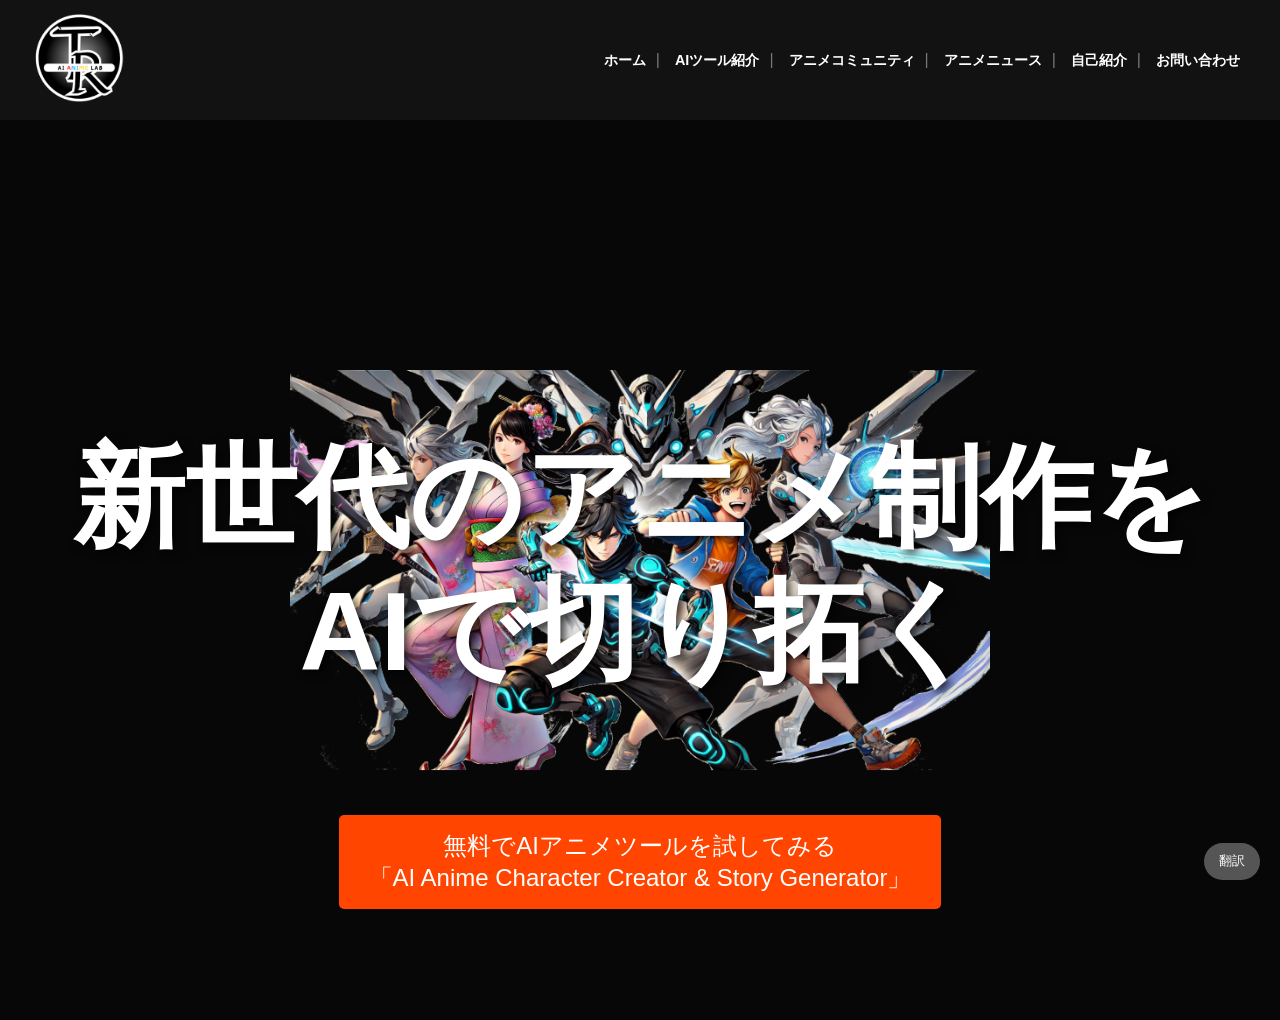
==== index.html @ 8c2fb6bc "Update index.html" ====
<!DOCTYPE html>
<html lang="ja">
<head>
    <meta charset="UTF-8">
    <meta name="viewport" content="width=device-width, initial-scale=1.0">
    <title>新世代のアニメ制作をAIで切り拓く</title>
    <link rel="stylesheet" href="styles.css">
    <style>
        body {
            font-family: 'Arial', sans-serif;
            background-color: #121212;
            color: #ffffff;
            margin: 0;
            padding: 0;
        }
        header {
            display: flex;
            justify-content: space-between;
            align-items: center;
            height: 120px; /* ヘッダーの高さを固定 */
            padding: 0 20px; /* 水平方向の余白を調整 */
            position: fixed; /* スクロール時にヘッダーを固定 */
            top: 0;
            left: 0;
            right: 0;
            background-color: #121212;
            z-index: 100;
        }
        .logo {
            flex: 1;
            text-align: left;
        }
        .logo img {
            width: 110px; /* ロゴ画像の幅を230pxに固定 */
            height: auto; /* 縦横比を維持 */
            margin: 5px; /* 余白を削除 */
        }
        .menu-toggle {
            display: none;
            flex-direction: column;
            cursor: pointer;
        }
        .menu-toggle div {
            width: 25px;
            height: 3px;
            background-color: #fff;
            margin: 4px;
        }
        header nav {
            flex: 3; /* ナビゲーション部分の幅を確保 */
            text-align: right; /* ナビゲーションを右寄せ */
            padding-right: 20px; /* 右に余白を追加 */
        }
        header nav ul {
            display: inline-flex;
            justify-content: flex-end; /* 右寄せに変更 */
            align-items: center;
            width: auto;
            padding: 0;
            margin: 0;
            gap: 15px; /* 各項目の間のスペースを調整 */
        }
        header nav ul li {
            display: inline-block;
        }
        header nav ul li:not(:last-child)::after {
            content: '|';
            margin-left: 10px; /* 少し余白を調整 */
            color: #777; /* 仕切り線の色を設定 */
        }
        header nav ul li a {
            color: #ffffff;
            text-decoration: none;
            font-weight: 600;
            font-size: 0.9em; /* フォントサイズを少し小さく */
            line-height: 1.2;
            transition: color 0.3s ease;
            font-family: 'Futura', sans-serif;
        }
        header nav ul li a:hover {
            color: #ff6347; /* ホバー時の色変更 */
        }
        .main-visual {
            height: 100vh;
            background-color: #121212;
            display: flex;
            justify-content: center;
            align-items: center;
            text-align: center;
            position: relative;
            margin-top: 120px; /* ヘッダーの高さ分を空ける */
        }
        .main-visual::after {
            content: '';
            position: absolute;
            top: 0;
            left: 0;
            right: 0;
            bottom: 0;
            background: rgba(0, 0, 0, 0.6);
            z-index: 1;
        }
        .main-visual img {
            position: absolute;
            top: 50%;
            left: 50%;
            transform: translate(-50%, -50%);
            width: 700px;
            height: auto;
            z-index: 3;
            animation: float-animation 4s ease-in-out infinite;
        }
        @keyframes float-animation {
            0%, 100% { transform: translate(-50%, -50%) translateY(0); }
            50% { transform: translate(-50%, -50%) translateY(-30px); }
        }
        .main-visual h1 {
            position: relative;
            font-size: 7em;
            color: #ffffff;
            text-shadow: 4px 4px 8px rgba(0, 0, 0, 0.7);
            z-index: 4;
            line-height: 1.2;
            margin-top: 200px;
        }
        .cta-button {
            position: relative;
            margin-top: 40px;
            background-color: #ff4500;
            color: #ffffff;
            border: none;
            padding: 15px 30px;
            cursor: pointer;
            font-size: 1.5em;
            border-radius: 5px;
            transition: background-color 0.3s ease;
            z-index: 4;
        }
        .cta-button:hover {
            background-color: #ff6347;
        }
        @media (max-width: 768px) {
            .menu-toggle {
                display: flex;
                flex-direction: column;
                cursor: pointer;
                position: relative;
                z-index: 10; /* メニューが他の要素の後ろに隠れないように */
                padding: 10px; /* タップしやすくするための余白 */
            }
            header nav {
                display: none;
                position: absolute;
                top: 100%;
                right: 0;
                background-color: #121212;
                width: 100%;
                flex-direction: column;
                align-items: center;
                z-index: 9; /* メニューが隠れないように調整 */
            }
            header nav.active {
                display: flex;
            }
            header nav ul {
                flex-direction: column;
                align-items: center;
                gap: 10px;
                padding: 10px 0;
            }
            .main-visual h1 {
                font-size: 4em;
                margin-top: 100px;
            }
            .main-visual img {
                width: 400px;
            }
            .cta-button {
                font-size: 1.2em;
                padding: 10px 20px;
            }
        }
        #translate-button {
            position: fixed;
            bottom: 20px;
            right: 20px;
            background-color: #555;
            color: #fff;
            padding: 10px 15px;
            border-radius: 50px;
            cursor: pointer;
            z-index: 999;
            font-size: 0.8em;
        }
    </style>
    <script>
        function handleTranslateButtonClick() {
            window.open('https://www.deepl.com/translator', '_blank');
        }
        document.addEventListener('DOMContentLoaded', function () {
            const menuToggle = document.querySelector('.menu-toggle');
            const nav = document.querySelector('header nav');
            
            if (menuToggle && nav) {
                menuToggle.addEventListener('click', function () {
                    menuToggle.classList.toggle('active');
                    nav.classList.toggle('active');
                });
            }
        });
    </script>
</head>
<body>
    <header>
        <div class="logo"><img src="AnimeLab.png" alt="Anime Lab Logo"></div>
        <div class="menu-toggle">
            <div></div>
            <div></div>
            <div></div>
        </div>
        <nav>
            <ul>
                <li><a href="index.html">ホーム</a></li>
                <li><a href="tools.html">AIツール紹介</a></li>
                <li><a href="community.html">アニメコミュニティ</a></li>
                <li><a href="news.html">アニメニュース</a></li>
                <li><a href="about.html">自己紹介</a></li>
                <li><a href="contact.html">お問い合わせ</a></li>
            </ul>
        </nav>
    </header> 
    <div class="main-visual">
        <div>
            <img src="WEBsaitomain.png" alt="Main Visual Anime Characters">
            <h1>新世代のアニメ制作を<br>AIで切り拓く</h1>
            <button class="cta-button" onclick="location.href='https://chatgpt.com/g/g-onbkPJ2Lg-ai-anime-character-creator-story-generator-anime'">
                無料でAIアニメツールを試してみる<br>「AI Anime Character Creator & Story Generator」
            </button>
        </div>
    </div>
    <div id="translate-button" onclick="handleTranslateButtonClick()">翻訳</div>
</body>
</html>
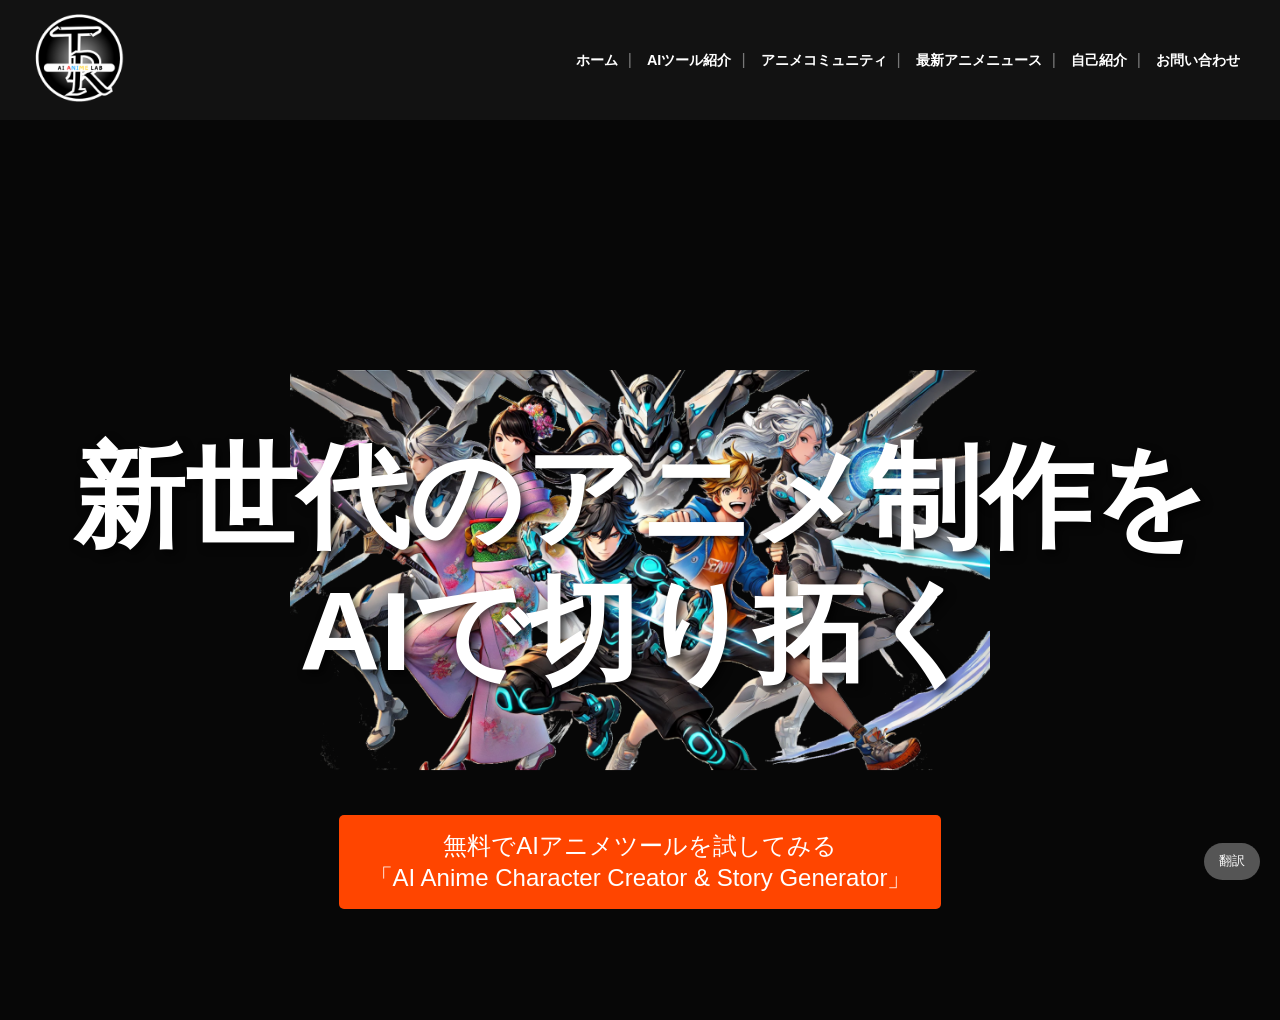
==== commit 2e88cb53: "Update index.html" ====
--- a/index.html
+++ b/index.html
@@ -223,7 +223,7 @@
                 <li><a href="index.html">ホーム</a></li>
                 <li><a href="tools.html">AIツール紹介</a></li>
                 <li><a href="community.html">アニメコミュニティ</a></li>
-                <li><a href="news.html">アニメニュース</a></li>
+                <li><a href="news.html">最新アニメニュース</a></li>
                 <li><a href="about.html">自己紹介</a></li>
                 <li><a href="contact.html">お問い合わせ</a></li>
             </ul>
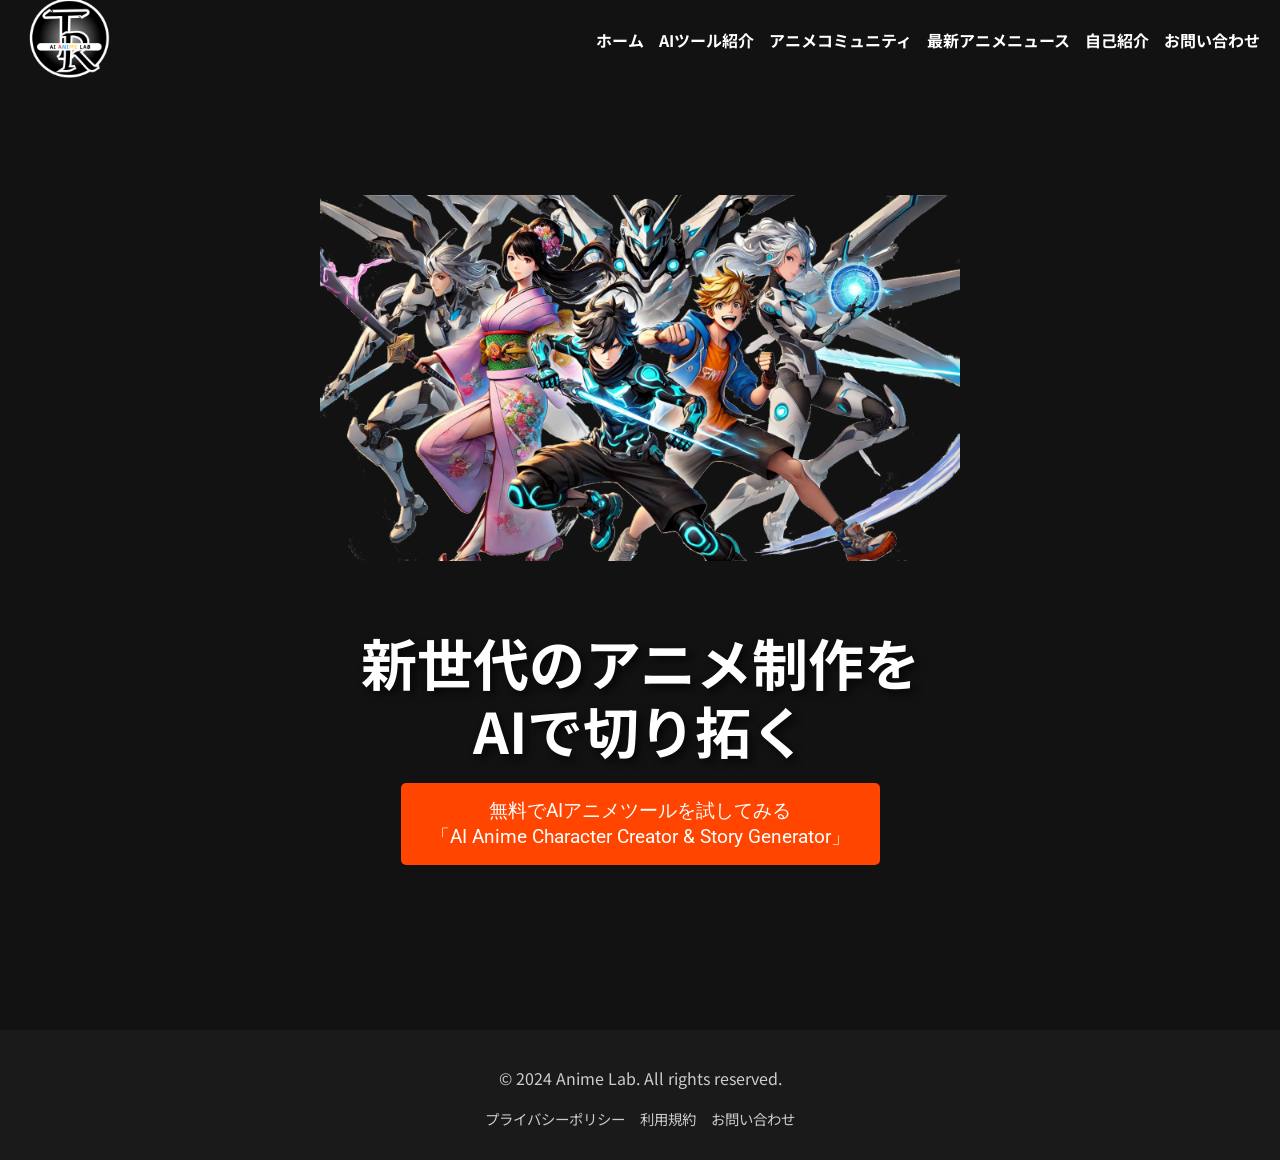
==== commit db35b3ee: "Update index.html" ====
--- a/index.html
+++ b/index.html
@@ -4,219 +4,138 @@
     <meta charset="UTF-8">
     <meta name="viewport" content="width=device-width, initial-scale=1.0">
     <title>新世代のアニメ制作をAIで切り拓く</title>
-    <link rel="stylesheet" href="styles.css">
+    <link href="https://fonts.googleapis.com/css2?family=Noto+Sans+JP:wght@400;700&family=Roboto:wght@400;700&display=swap" rel="stylesheet">
     <style>
         body {
-            font-family: 'Arial', sans-serif;
+            font-family: 'Noto Sans JP', sans-serif;
             background-color: #121212;
             color: #ffffff;
             margin: 0;
             padding: 0;
         }
+
         header {
             display: flex;
             justify-content: space-between;
             align-items: center;
-            height: 120px; /* ヘッダーの高さを固定 */
-            padding: 0 20px; /* 水平方向の余白を調整 */
-            position: fixed; /* スクロール時にヘッダーを固定 */
+            height: 80px;
+            padding: 0 20px;
+            position: fixed;
             top: 0;
             left: 0;
             right: 0;
             background-color: #121212;
             z-index: 100;
         }
-        .logo {
-            flex: 1;
-            text-align: left;
+
+        .logo img {
+            width: 100px;
+            height: auto;
         }
-        .logo img {
-            width: 110px; /* ロゴ画像の幅を230pxに固定 */
-            height: auto; /* 縦横比を維持 */
-            margin: 5px; /* 余白を削除 */
+
+        nav ul {
+            display: flex;
+            gap: 15px;
+            margin: 0;
+            padding: 0;
+            list-style: none;
         }
-        .menu-toggle {
-            display: none;
-            flex-direction: column;
-            cursor: pointer;
-        }
-        .menu-toggle div {
-            width: 25px;
-            height: 3px;
-            background-color: #fff;
-            margin: 4px;
-        }
-        header nav {
-            flex: 3; /* ナビゲーション部分の幅を確保 */
-            text-align: right; /* ナビゲーションを右寄せ */
-            padding-right: 20px; /* 右に余白を追加 */
-        }
-        header nav ul {
-            display: inline-flex;
-            justify-content: flex-end; /* 右寄せに変更 */
-            align-items: center;
-            width: auto;
-            padding: 0;
-            margin: 0;
-            gap: 15px; /* 各項目の間のスペースを調整 */
-        }
-        header nav ul li {
-            display: inline-block;
-        }
-        header nav ul li:not(:last-child)::after {
-            content: '|';
-            margin-left: 10px; /* 少し余白を調整 */
-            color: #777; /* 仕切り線の色を設定 */
-        }
-        header nav ul li a {
+
+        nav ul li a {
             color: #ffffff;
             text-decoration: none;
-            font-weight: 600;
-            font-size: 0.9em; /* フォントサイズを少し小さく */
-            line-height: 1.2;
-            transition: color 0.3s ease;
-            font-family: 'Futura', sans-serif;
+            font-weight: 700;
+            font-size: 1em;
+            transition: color 0.3s ease, transform 0.3s ease;
         }
-        header nav ul li a:hover {
-            color: #ff6347; /* ホバー時の色変更 */
+
+        nav ul li a:hover {
+            color: #ff6347;
+            transform: scale(1.1);
         }
+
         .main-visual {
             height: 100vh;
-            background-color: #121212;
             display: flex;
+            flex-direction: column;
             justify-content: center;
             align-items: center;
             text-align: center;
             position: relative;
-            margin-top: 120px; /* ヘッダーの高さ分を空ける */
+            margin-top: 80px; /* ヘッダーの高さ分 */
         }
-        .main-visual::after {
-            content: '';
-            position: absolute;
-            top: 0;
-            left: 0;
-            right: 0;
-            bottom: 0;
-            background: rgba(0, 0, 0, 0.6);
-            z-index: 1;
+
+        .main-visual h1 {
+            font-size: 3.5rem;
+            line-height: 1.2;
+            color: #ffffff;
+            margin-bottom: 20px;
+            text-shadow: 4px 4px 8px rgba(0, 0, 0, 0.7);
         }
+
         .main-visual img {
-            position: absolute;
-            top: 50%;
-            left: 50%;
-            transform: translate(-50%, -50%);
-            width: 700px;
+            width: 50%;
+            max-width: 700px;
             height: auto;
-            z-index: 3;
+            margin-bottom: 30px;
             animation: float-animation 4s ease-in-out infinite;
         }
+
         @keyframes float-animation {
-            0%, 100% { transform: translate(-50%, -50%) translateY(0); }
-            50% { transform: translate(-50%, -50%) translateY(-30px); }
+            0%, 100% { transform: translateY(0); }
+            50% { transform: translateY(-15px); }
         }
-        .main-visual h1 {
-            position: relative;
-            font-size: 7em;
-            color: #ffffff;
-            text-shadow: 4px 4px 8px rgba(0, 0, 0, 0.7);
-            z-index: 4;
-            line-height: 1.2;
-            margin-top: 200px;
-        }
+
         .cta-button {
-            position: relative;
-            margin-top: 40px;
             background-color: #ff4500;
             color: #ffffff;
             border: none;
             padding: 15px 30px;
             cursor: pointer;
-            font-size: 1.5em;
+            font-size: 1.2em;
+            font-family: 'Roboto', sans-serif;
             border-radius: 5px;
-            transition: background-color 0.3s ease;
-            z-index: 4;
+            transition: background-color 0.3s ease, transform 0.3s ease;
         }
+
         .cta-button:hover {
             background-color: #ff6347;
+            transform: scale(1.05);
         }
-        @media (max-width: 768px) {
-            .menu-toggle {
-                display: flex;
-                flex-direction: column;
-                cursor: pointer;
-                position: relative;
-                z-index: 10; /* メニューが他の要素の後ろに隠れないように */
-                padding: 10px; /* タップしやすくするための余白 */
-            }
-            header nav {
-                display: none;
-                position: absolute;
-                top: 100%;
-                right: 0;
-                background-color: #121212;
-                width: 100%;
-                flex-direction: column;
-                align-items: center;
-                z-index: 9; /* メニューが隠れないように調整 */
-            }
-            header nav.active {
-                display: flex;
-            }
-            header nav ul {
-                flex-direction: column;
-                align-items: center;
-                gap: 10px;
-                padding: 10px 0;
-            }
-            .main-visual h1 {
-                font-size: 4em;
-                margin-top: 100px;
-            }
-            .main-visual img {
-                width: 400px;
-            }
-            .cta-button {
-                font-size: 1.2em;
-                padding: 10px 20px;
-            }
+
+        footer {
+            background-color: #1a1a1a;
+            color: #ccc;
+            text-align: center;
+            padding: 20px;
+            margin-top: 50px;
         }
-        #translate-button {
-            position: fixed;
-            bottom: 20px;
-            right: 20px;
-            background-color: #555;
-            color: #fff;
-            padding: 10px 15px;
-            border-radius: 50px;
-            cursor: pointer;
-            z-index: 999;
-            font-size: 0.8em;
+
+        footer ul {
+            list-style: none;
+            padding: 0;
+            margin: 10px 0;
+            display: flex;
+            justify-content: center;
+            gap: 15px;
+        }
+
+        footer ul li a {
+            color: #ccc;
+            text-decoration: none;
+            font-size: 0.9em;
+            transition: color 0.3s ease;
+        }
+
+        footer ul li a:hover {
+            color: #ffffff;
         }
     </style>
-    <script>
-        function handleTranslateButtonClick() {
-            window.open('https://www.deepl.com/translator', '_blank');
-        }
-        document.addEventListener('DOMContentLoaded', function () {
-            const menuToggle = document.querySelector('.menu-toggle');
-            const nav = document.querySelector('header nav');
-            
-            if (menuToggle && nav) {
-                menuToggle.addEventListener('click', function () {
-                    menuToggle.classList.toggle('active');
-                    nav.classList.toggle('active');
-                });
-            }
-        });
-    </script>
 </head>
 <body>
     <header>
-        <div class="logo"><img src="AnimeLab.png" alt="Anime Lab Logo"></div>
-        <div class="menu-toggle">
-            <div></div>
-            <div></div>
-            <div></div>
+        <div class="logo">
+            <img src="AnimeLab.png" alt="Anime Lab Logo">
         </div>
         <nav>
             <ul>
@@ -228,16 +147,21 @@
                 <li><a href="contact.html">お問い合わせ</a></li>
             </ul>
         </nav>
-    </header> 
+    </header>
     <div class="main-visual">
-        <div>
-            <img src="WEBsaitomain.png" alt="Main Visual Anime Characters">
-            <h1>新世代のアニメ制作を<br>AIで切り拓く</h1>
-            <button class="cta-button" onclick="location.href='https://chatgpt.com/g/g-onbkPJ2Lg-ai-anime-character-creator-story-generator-anime'">
-                無料でAIアニメツールを試してみる<br>「AI Anime Character Creator & Story Generator」
-            </button>
-        </div>
+        <img src="WEBsaitomain.png" alt="Main Visual Anime Characters">
+        <h1>新世代のアニメ制作を<br>AIで切り拓く</h1>
+        <button class="cta-button" onclick="location.href='https://chatgpt.com/g/g-onbkPJ2Lg-ai-anime-character-creator-story-generator-anime'">
+            無料でAIアニメツールを試してみる<br>「AI Anime Character Creator & Story Generator」
+        </button>
     </div>
-    <div id="translate-button" onclick="handleTranslateButtonClick()">翻訳</div>
+    <footer>
+        <p>&copy; 2024 Anime Lab. All rights reserved.</p>
+        <ul>
+            <li><a href="#privacy">プライバシーポリシー</a></li>
+            <li><a href="#terms">利用規約</a></li>
+            <li><a href="#contact">お問い合わせ</a></li>
+        </ul>
+    </footer>
 </body>
 </html>
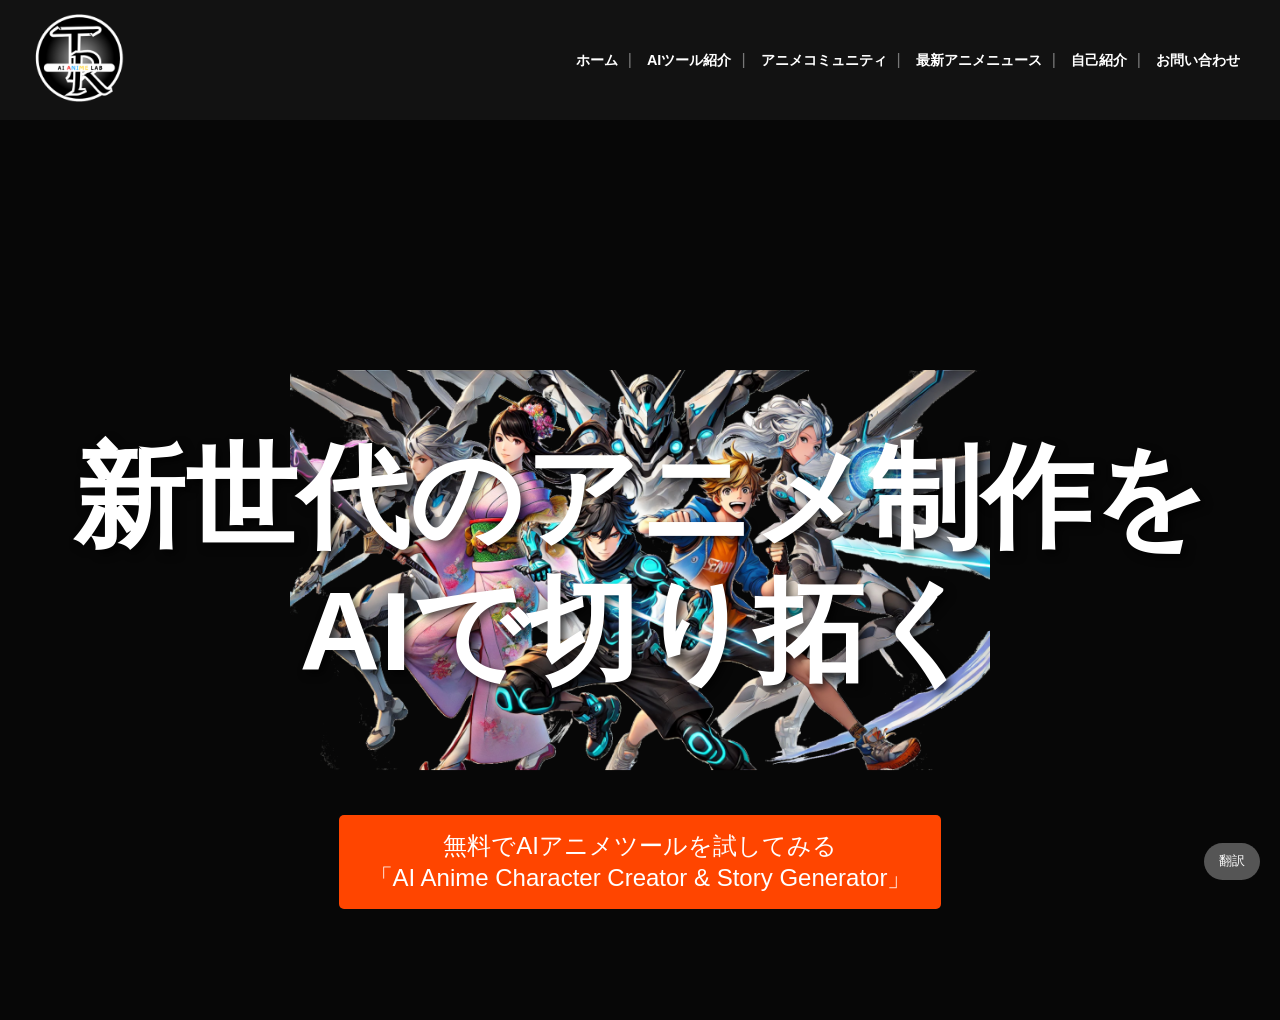
==== commit d34fee58: "Update index.html" ====
--- a/index.html
+++ b/index.html
@@ -4,138 +4,219 @@
     <meta charset="UTF-8">
     <meta name="viewport" content="width=device-width, initial-scale=1.0">
     <title>新世代のアニメ制作をAIで切り拓く</title>
-    <link href="https://fonts.googleapis.com/css2?family=Noto+Sans+JP:wght@400;700&family=Roboto:wght@400;700&display=swap" rel="stylesheet">
+    <link rel="stylesheet" href="styles.css">
     <style>
         body {
-            font-family: 'Noto Sans JP', sans-serif;
+            font-family: 'Arial', sans-serif;
             background-color: #121212;
             color: #ffffff;
             margin: 0;
             padding: 0;
         }
-
         header {
             display: flex;
             justify-content: space-between;
             align-items: center;
-            height: 80px;
-            padding: 0 20px;
-            position: fixed;
+            height: 120px; /* ヘッダーの高さを固定 */
+            padding: 0 20px; /* 水平方向の余白を調整 */
+            position: fixed; /* スクロール時にヘッダーを固定 */
             top: 0;
             left: 0;
             right: 0;
             background-color: #121212;
             z-index: 100;
         }
-
+        .logo {
+            flex: 1;
+            text-align: left;
+        }
         .logo img {
-            width: 100px;
-            height: auto;
-        }
-
-        nav ul {
-            display: flex;
-            gap: 15px;
+            width: 110px; /* ロゴ画像の幅を230pxに固定 */
+            height: auto; /* 縦横比を維持 */
+            margin: 5px; /* 余白を削除 */
+        }
+        .menu-toggle {
+            display: none;
+            flex-direction: column;
+            cursor: pointer;
+        }
+        .menu-toggle div {
+            width: 25px;
+            height: 3px;
+            background-color: #fff;
+            margin: 4px;
+        }
+        header nav {
+            flex: 3; /* ナビゲーション部分の幅を確保 */
+            text-align: right; /* ナビゲーションを右寄せ */
+            padding-right: 20px; /* 右に余白を追加 */
+        }
+        header nav ul {
+            display: inline-flex;
+            justify-content: flex-end; /* 右寄せに変更 */
+            align-items: center;
+            width: auto;
+            padding: 0;
             margin: 0;
-            padding: 0;
-            list-style: none;
-        }
-
-        nav ul li a {
+            gap: 15px; /* 各項目の間のスペースを調整 */
+        }
+        header nav ul li {
+            display: inline-block;
+        }
+        header nav ul li:not(:last-child)::after {
+            content: '|';
+            margin-left: 10px; /* 少し余白を調整 */
+            color: #777; /* 仕切り線の色を設定 */
+        }
+        header nav ul li a {
             color: #ffffff;
             text-decoration: none;
-            font-weight: 700;
-            font-size: 1em;
-            transition: color 0.3s ease, transform 0.3s ease;
-        }
-
-        nav ul li a:hover {
-            color: #ff6347;
-            transform: scale(1.1);
-        }
-
+            font-weight: 600;
+            font-size: 0.9em; /* フォントサイズを少し小さく */
+            line-height: 1.2;
+            transition: color 0.3s ease;
+            font-family: 'Futura', sans-serif;
+        }
+        header nav ul li a:hover {
+            color: #ff6347; /* ホバー時の色変更 */
+        }
         .main-visual {
             height: 100vh;
+            background-color: #121212;
             display: flex;
-            flex-direction: column;
             justify-content: center;
             align-items: center;
             text-align: center;
             position: relative;
-            margin-top: 80px; /* ヘッダーの高さ分 */
-        }
-
+            margin-top: 120px; /* ヘッダーの高さ分を空ける */
+        }
+        .main-visual::after {
+            content: '';
+            position: absolute;
+            top: 0;
+            left: 0;
+            right: 0;
+            bottom: 0;
+            background: rgba(0, 0, 0, 0.6);
+            z-index: 1;
+        }
+        .main-visual img {
+            position: absolute;
+            top: 50%;
+            left: 50%;
+            transform: translate(-50%, -50%);
+            width: 700px;
+            height: auto;
+            z-index: 3;
+            animation: float-animation 4s ease-in-out infinite;
+        }
+        @keyframes float-animation {
+            0%, 100% { transform: translate(-50%, -50%) translateY(0); }
+            50% { transform: translate(-50%, -50%) translateY(-30px); }
+        }
         .main-visual h1 {
-            font-size: 3.5rem;
+            position: relative;
+            font-size: 7em;
+            color: #ffffff;
+            text-shadow: 4px 4px 8px rgba(0, 0, 0, 0.7);
+            z-index: 4;
             line-height: 1.2;
-            color: #ffffff;
-            margin-bottom: 20px;
-            text-shadow: 4px 4px 8px rgba(0, 0, 0, 0.7);
-        }
-
-        .main-visual img {
-            width: 50%;
-            max-width: 700px;
-            height: auto;
-            margin-bottom: 30px;
-            animation: float-animation 4s ease-in-out infinite;
-        }
-
-        @keyframes float-animation {
-            0%, 100% { transform: translateY(0); }
-            50% { transform: translateY(-15px); }
-        }
-
+            margin-top: 200px;
+        }
         .cta-button {
+            position: relative;
+            margin-top: 40px;
             background-color: #ff4500;
             color: #ffffff;
             border: none;
             padding: 15px 30px;
             cursor: pointer;
-            font-size: 1.2em;
-            font-family: 'Roboto', sans-serif;
+            font-size: 1.5em;
             border-radius: 5px;
-            transition: background-color 0.3s ease, transform 0.3s ease;
-        }
-
+            transition: background-color 0.3s ease;
+            z-index: 4;
+        }
         .cta-button:hover {
             background-color: #ff6347;
-            transform: scale(1.05);
-        }
-
-        footer {
-            background-color: #1a1a1a;
-            color: #ccc;
-            text-align: center;
-            padding: 20px;
-            margin-top: 50px;
-        }
-
-        footer ul {
-            list-style: none;
-            padding: 0;
-            margin: 10px 0;
-            display: flex;
-            justify-content: center;
-            gap: 15px;
-        }
-
-        footer ul li a {
-            color: #ccc;
-            text-decoration: none;
-            font-size: 0.9em;
-            transition: color 0.3s ease;
-        }
-
-        footer ul li a:hover {
-            color: #ffffff;
+        }
+        @media (max-width: 768px) {
+            .menu-toggle {
+                display: flex;
+                flex-direction: column;
+                cursor: pointer;
+                position: relative;
+                z-index: 10; /* メニューが他の要素の後ろに隠れないように */
+                padding: 10px; /* タップしやすくするための余白 */
+            }
+            header nav {
+                display: none;
+                position: absolute;
+                top: 100%;
+                right: 0;
+                background-color: #121212;
+                width: 100%;
+                flex-direction: column;
+                align-items: center;
+                z-index: 9; /* メニューが隠れないように調整 */
+            }
+            header nav.active {
+                display: flex;
+            }
+            header nav ul {
+                flex-direction: column;
+                align-items: center;
+                gap: 10px;
+                padding: 10px 0;
+            }
+            .main-visual h1 {
+                font-size: 4em;
+                margin-top: 100px;
+            }
+            .main-visual img {
+                width: 400px;
+            }
+            .cta-button {
+                font-size: 1.2em;
+                padding: 10px 20px;
+            }
+        }
+        #translate-button {
+            position: fixed;
+            bottom: 20px;
+            right: 20px;
+            background-color: #555;
+            color: #fff;
+            padding: 10px 15px;
+            border-radius: 50px;
+            cursor: pointer;
+            z-index: 999;
+            font-size: 0.8em;
         }
     </style>
+    <script>
+        function handleTranslateButtonClick() {
+            window.open('https://www.deepl.com/translator', '_blank');
+        }
+        document.addEventListener('DOMContentLoaded', function () {
+            const menuToggle = document.querySelector('.menu-toggle');
+            const nav = document.querySelector('header nav');
+            
+            if (menuToggle && nav) {
+                menuToggle.addEventListener('click', function () {
+                    menuToggle.classList.toggle('active');
+                    nav.classList.toggle('active');
+                });
+            }
+        });
+    </script>
 </head>
 <body>
     <header>
-        <div class="logo">
-            <img src="AnimeLab.png" alt="Anime Lab Logo">
+        <div class="logo"><img src="AnimeLab.png" alt="Anime Lab Logo"></div>
+        <div class="menu-toggle">
+            <div></div>
+            <div></div>
+            <div></div>
         </div>
         <nav>
             <ul>
@@ -147,21 +228,16 @@
                 <li><a href="contact.html">お問い合わせ</a></li>
             </ul>
         </nav>
-    </header>
+    </header> 
     <div class="main-visual">
-        <img src="WEBsaitomain.png" alt="Main Visual Anime Characters">
-        <h1>新世代のアニメ制作を<br>AIで切り拓く</h1>
-        <button class="cta-button" onclick="location.href='https://chatgpt.com/g/g-onbkPJ2Lg-ai-anime-character-creator-story-generator-anime'">
-            無料でAIアニメツールを試してみる<br>「AI Anime Character Creator & Story Generator」
-        </button>
+        <div>
+            <img src="WEBsaitomain.png" alt="Main Visual Anime Characters">
+            <h1>新世代のアニメ制作を<br>AIで切り拓く</h1>
+            <button class="cta-button" onclick="location.href='https://chatgpt.com/g/g-onbkPJ2Lg-ai-anime-character-creator-story-generator-anime'">
+                無料でAIアニメツールを試してみる<br>「AI Anime Character Creator & Story Generator」
+            </button>
+        </div>
     </div>
-    <footer>
-        <p>&copy; 2024 Anime Lab. All rights reserved.</p>
-        <ul>
-            <li><a href="#privacy">プライバシーポリシー</a></li>
-            <li><a href="#terms">利用規約</a></li>
-            <li><a href="#contact">お問い合わせ</a></li>
-        </ul>
-    </footer>
+    <div id="translate-button" onclick="handleTranslateButtonClick()">翻訳</div>
 </body>
 </html>
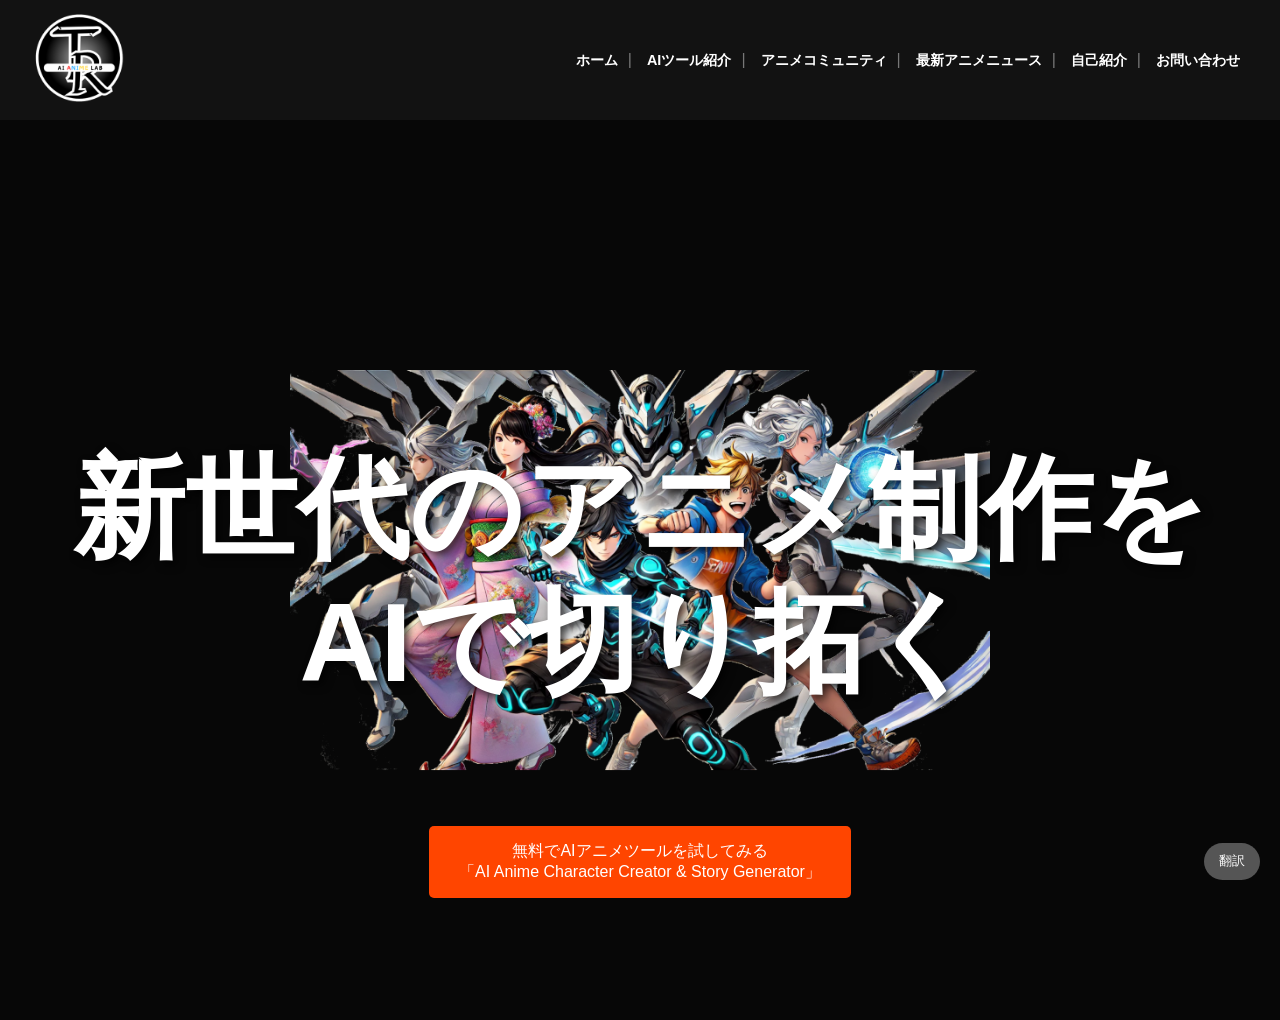
==== commit 8ca15c72: "Update index.html" ====
--- a/index.html
+++ b/index.html
@@ -131,7 +131,7 @@
             border: none;
             padding: 15px 30px;
             cursor: pointer;
-            font-size: 1.5em;
+            font-size: 1em;
             border-radius: 5px;
             transition: background-color 0.3s ease;
             z-index: 4;
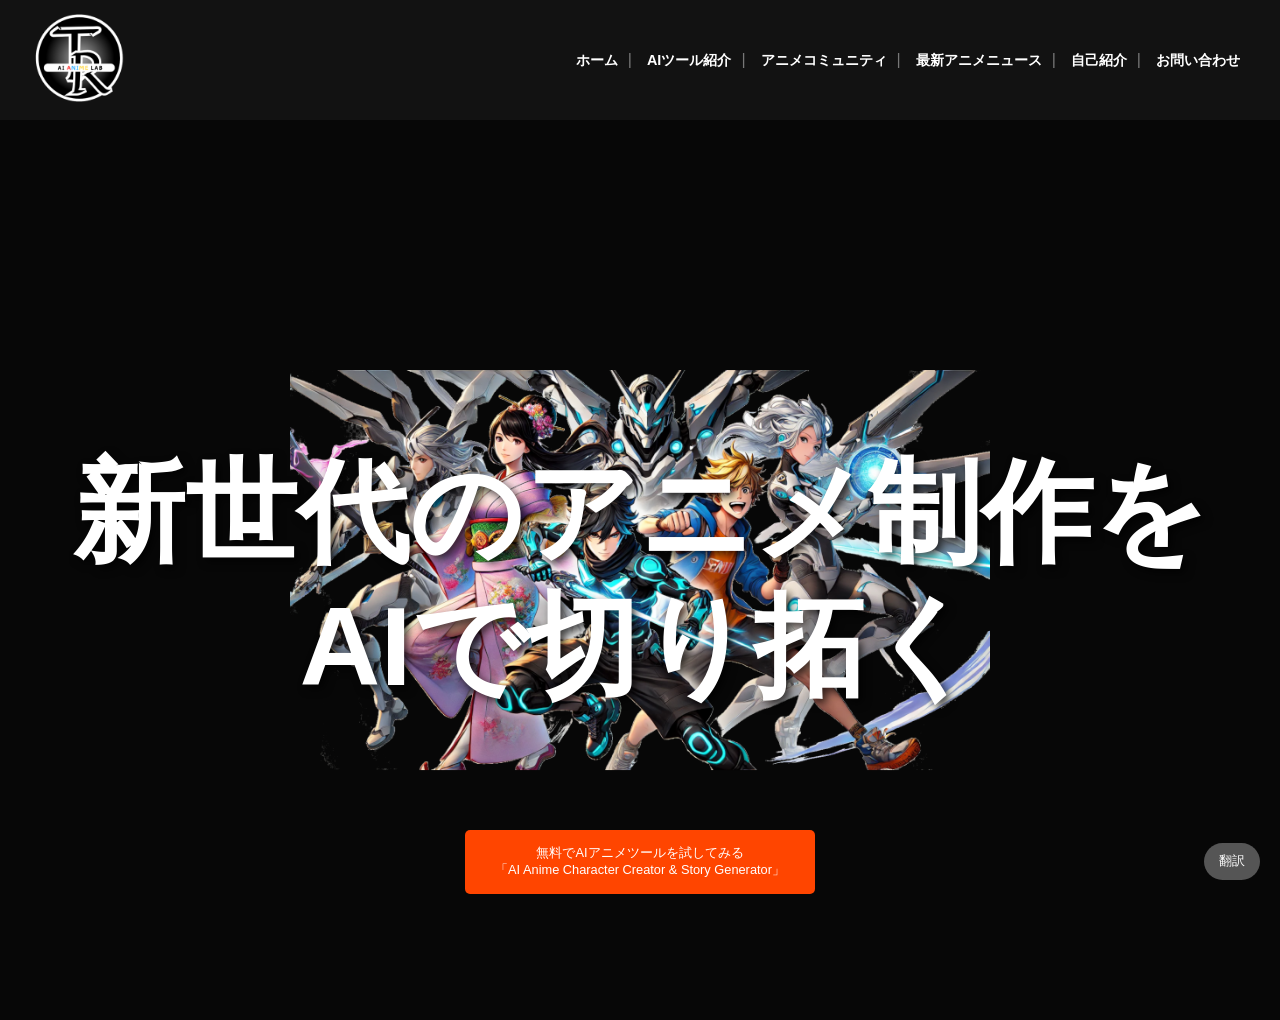
==== commit 093d1a01: "Update index.html" ====
--- a/index.html
+++ b/index.html
@@ -131,7 +131,7 @@
             border: none;
             padding: 15px 30px;
             cursor: pointer;
-            font-size: 1em;
+            font-size: 0.8em;
             border-radius: 5px;
             transition: background-color 0.3s ease;
             z-index: 4;
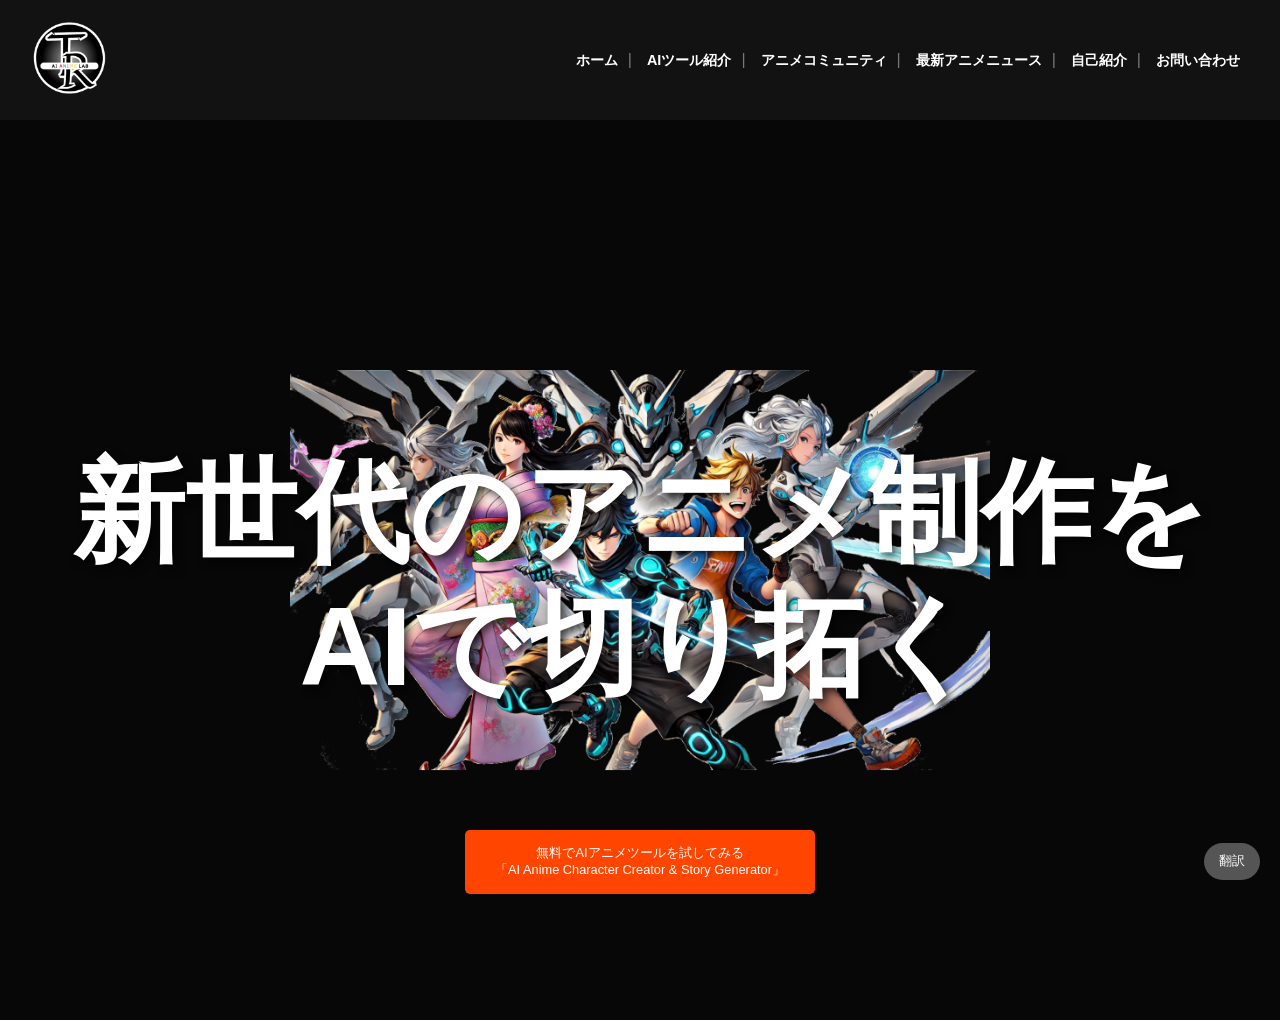
==== commit e238e149: "Update index.html" ====
--- a/index.html
+++ b/index.html
@@ -31,7 +31,7 @@
             text-align: left;
         }
         .logo img {
-            width: 110px; /* ロゴ画像の幅を230pxに固定 */
+            width: 90px; /* ロゴ画像の幅を230pxに固定 */
             height: auto; /* 縦横比を維持 */
             margin: 5px; /* 余白を削除 */
         }
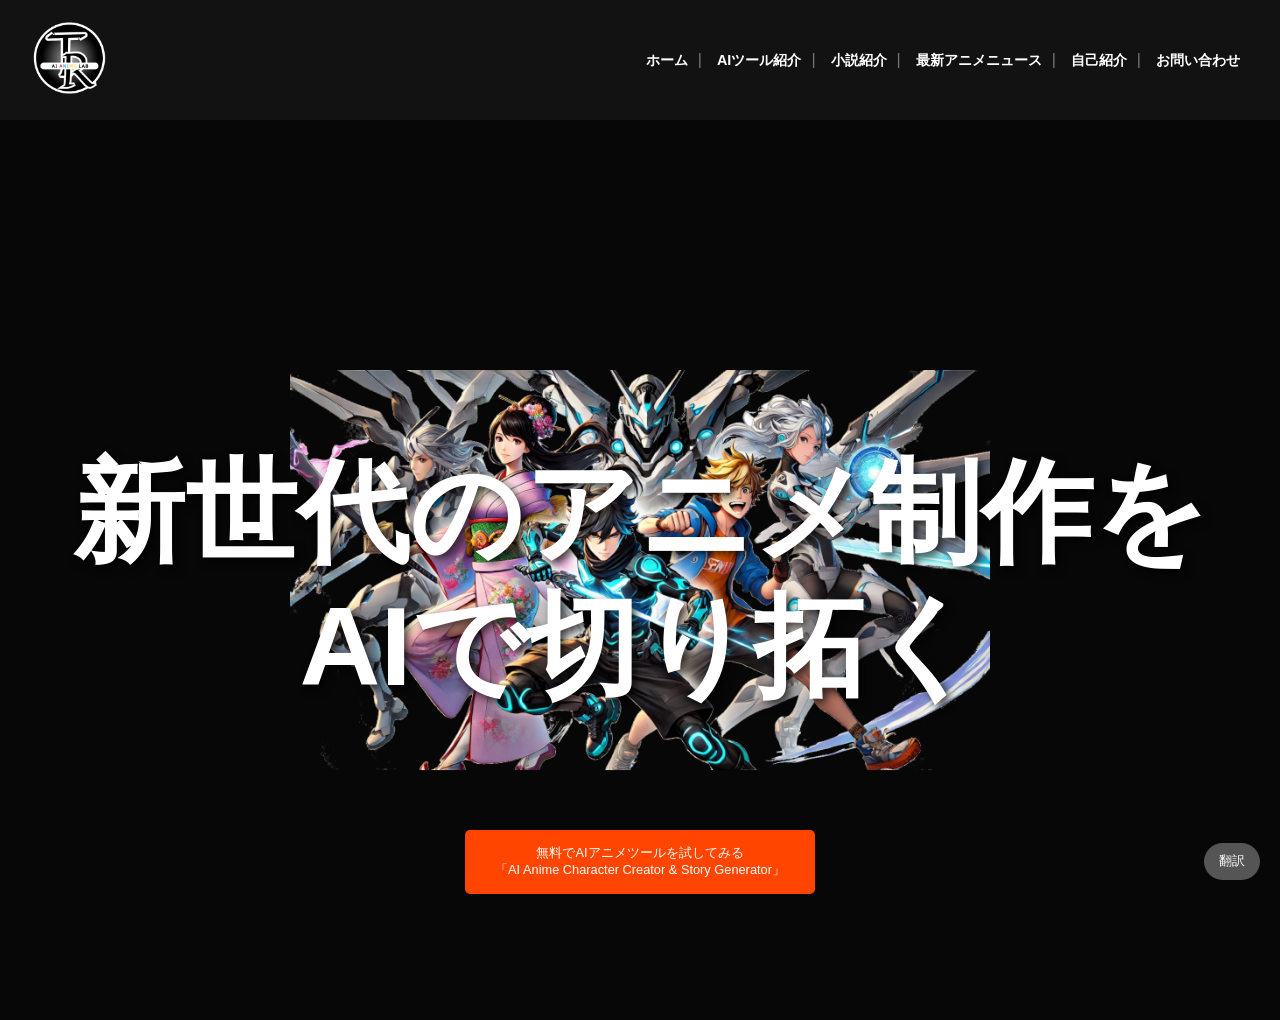
==== commit 41267e10: "Update index.html" ====
--- a/index.html
+++ b/index.html
@@ -222,7 +222,7 @@
             <ul>
                 <li><a href="index.html">ホーム</a></li>
                 <li><a href="tools.html">AIツール紹介</a></li>
-                <li><a href="community.html">アニメコミュニティ</a></li>
+                <li><a href="community.html">小説紹介</a></li>
                 <li><a href="news.html">最新アニメニュース</a></li>
                 <li><a href="about.html">自己紹介</a></li>
                 <li><a href="contact.html">お問い合わせ</a></li>
